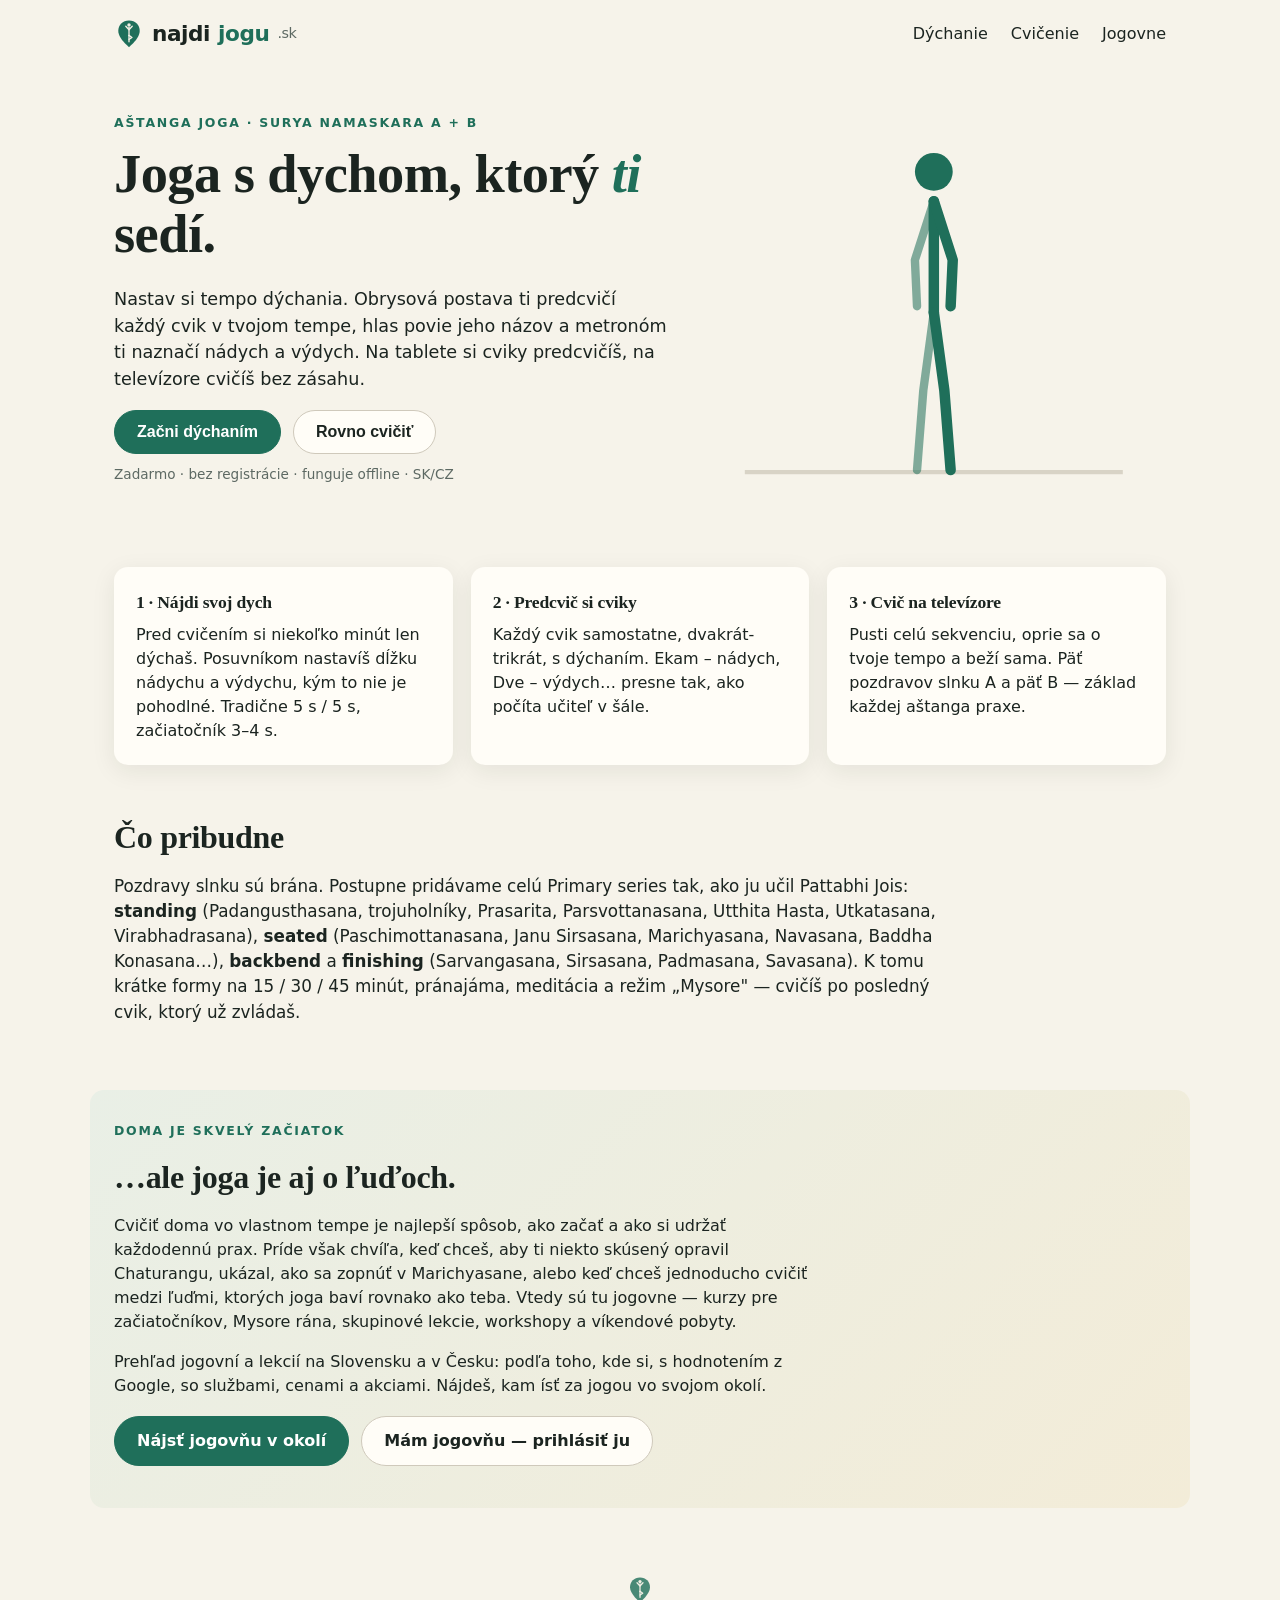
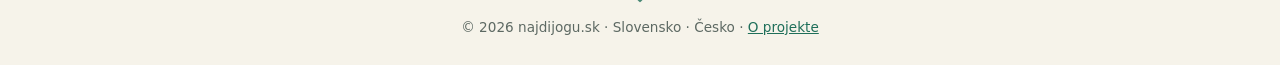
==== index.html @ 78f3f3d4 "Partnerský portál: studio.najdijogu.sk (M-PARTNERI, M-STATISTIKY, M-GOOGLE) + verejný adresár /jogov" ====
<!DOCTYPE html>
<html lang="sk">
<head>
<meta charset="utf-8">
<meta name="viewport" content="width=device-width, initial-scale=1">
<title>Najdi jogu — Aštanga s dychom, ktorý ti sedí</title>
<meta name="description" content="Aštanga joga vedená dychom: nastav si tempo dýchania, obrysová postava ti predcvičí Surya Namaskara A a B, slovenský hlas povie názov cviku. Na tablete aj na televízore. Zadarmo.">
<meta name="theme-color" content="#0f1a17">
<link rel="manifest" href="manifest.json">
<link rel="icon" href="ikona.svg" type="image/svg+xml">
<link rel="stylesheet" href="style.css">
</head>
<body>

<!-- ÚVOD -->
<section id="uvod" class="obrazovka aktivna">
  <header class="hlavicka">
    <div class="logo"><svg class="logo-znak" viewBox="0 0 112 112" aria-hidden="true"><path d="M56 6c-24 0-40 17-40 39 0 28 40 60 40 60s40-32 40-60c0-22-16-39-40-39z" fill="#1f6f5a"/><g fill="none" stroke="#f3efe4" stroke-width="5" stroke-linecap="round" stroke-linejoin="round">
  <circle cx="56" cy="22" r="6.5" fill="#f3efe4" stroke="none"/>
  <path d="M56 31v30"/>
  <path d="M56 40l-12-13M56 40l12-13"/>
  <path d="M56 61v24"/>
  <path d="M56 61l11 8-11 7"/>
</g></svg>najdi<b>jogu</b><span class="tld">.sk</span></div>
    <nav class="hlavicka-nav">
      <a href="#dych" data-obr="dych">Dýchanie</a>
      <a href="#cvicenie" data-obr="nastavenie">Cvičenie</a>
      <a href="/jogovne/">Jogovne</a>
    </nav>
  </header>

  <div class="hero">
    <div class="hero-text">
      <p class="nadpis-mini">Aštanga joga · Surya Namaskara A + B</p>
      <h1>Joga s dychom, ktorý <em>ti</em> sedí.</h1>
      <p class="perex">Nastav si tempo dýchania. Obrysová postava ti predcvičí každý cvik v tvojom tempe, hlas povie jeho názov a metronóm ti naznačí nádych a výdych. Na tablete si cviky predcvičíš, na televízore cvičíš bez zásahu.</p>
      <div class="akcie">
        <button class="btn primar" data-obr="dych">Začni dýchaním</button>
        <button class="btn" data-obr="nastavenie">Rovno cvičiť</button>
      </div>
      <p class="drobne">Zadarmo · bez registrácie · funguje offline · SK/CZ</p>
    </div>
    <div class="hero-postava">
      <svg id="hero-svg" viewBox="0 0 200 200" aria-hidden="true"></svg>
    </div>
  </div>

  <div class="tri-stlpce">
    <div class="karta"><h3>1 · Nájdi svoj dych</h3><p>Pred cvičením si niekoľko minút len dýchaš. Posuvníkom nastavíš dĺžku nádychu a výdychu, kým to nie je pohodlné. Tradične 5 s / 5 s, začiatočník 3–4 s.</p></div>
    <div class="karta"><h3>2 · Predcvič si cviky</h3><p>Každý cvik samostatne, dvakrát-trikrát, s dýchaním. Ekam – nádych, Dve – výdych… presne tak, ako počíta učiteľ v šále.</p></div>
    <div class="karta"><h3>3 · Cvič na televízore</h3><p>Pusti celú sekvenciu, oprie sa o tvoje tempo a beží sama. Päť pozdravov slnku A a päť B — základ každej aštanga praxe.</p></div>
  </div>

  <section class="dalsie">
    <h2>Čo pribudne</h2>
    <p>Pozdravy slnku sú brána. Postupne pridávame celú Primary series tak, ako ju učil Pattabhi Jois: <b>standing</b> (Padangusthasana, trojuholníky, Prasarita, Parsvottanasana, Utthita Hasta, Utkatasana, Virabhadrasana), <b>seated</b> (Paschimottanasana, Janu Sirsasana, Marichyasana, Navasana, Baddha Konasana…), <b>backbend</b> a <b>finishing</b> (Sarvangasana, Sirsasana, Padmasana, Savasana). K tomu krátke formy na 15 / 30 / 45 minút, pránajáma, meditácia a režim „Mysore" — cvičíš po posledný cvik, ktorý už zvládaš.</p>
  </section>

  <section id="jogovne" class="jogovne">
    <p class="nadpis-mini">Doma je skvelý začiatok</p>
    <h2>…ale joga je aj o ľuďoch.</h2>
    <p>Cvičiť doma vo vlastnom tempe je najlepší spôsob, ako začať a ako si udržať každodennú prax. Príde však chvíľa, keď chceš, aby ti niekto skúsený opravil Chaturangu, ukázal, ako sa zopnúť v Marichyasane, alebo keď chceš jednoducho cvičiť medzi ľuďmi, ktorých joga baví rovnako ako teba. Vtedy sú tu jogovne — kurzy pre začiatočníkov, Mysore rána, skupinové lekcie, workshopy a víkendové pobyty.</p>
    <p>Prehľad jogovní a lekcií na Slovensku a v Česku: podľa toho, kde si, s hodnotením z Google, so službami, cenami a akciami. Nájdeš, kam ísť za jogou vo svojom okolí.</p>
    <div class="akcie">
      <a class="btn primar" href="/jogovne/">Nájsť jogovňu v okolí</a>
      <a class="btn" href="/jogovne/pridat">Mám jogovňu — prihlásiť ju</a>
    </div>
  </section>

  <footer class="pata"><svg class="pata-znak" viewBox="0 0 112 112" aria-hidden="true"><path d="M56 6c-24 0-40 17-40 39 0 28 40 60 40 60s40-32 40-60c0-22-16-39-40-39z" fill="#1f6f5a"/><g fill="none" stroke="#f3efe4" stroke-width="5" stroke-linecap="round" stroke-linejoin="round">
  <circle cx="56" cy="22" r="6.5" fill="#f3efe4" stroke="none"/>
  <path d="M56 31v30"/>
  <path d="M56 40l-12-13M56 40l12-13"/>
  <path d="M56 61v24"/>
  <path d="M56 61l11 8-11 7"/>
</g></svg><br>© 2026 najdijogu.sk · Slovensko · Česko · <a href="#" data-obr="oprogramoch">O projekte</a></footer>
</section>

<!-- DYCHOVÝ TRÉNER -->
<section id="dych" class="obrazovka">
  <header class="hlavicka mala"><button class="spat" data-obr="uvod">‹ Späť</button><h2>Nájdi svoj dych</h2></header>
  <div class="dych-telo">
    <div class="dych-kruh-obal"><div id="dych-kruh" class="dych-kruh"><span id="dych-faza">nádych</span><span id="dych-cas">5</span></div></div>
    <div class="nastavenia">
      <label>Nádych <output id="out-in">5,0 s</output><input id="in-nadych" type="range" min="2" max="15" step="0.5" value="5"></label>
      <label>Výdych <output id="out-out">5,0 s</output><input id="in-vydych" type="range" min="2" max="15" step="0.5" value="5"></label>
      <label class="prepinac"><input id="in-zamok" type="checkbox" checked> rovnaký nádych aj výdych</label>
      <label class="prepinac"><input id="in-zvuk" type="checkbox" checked> zvuk metronómu</label>
      <label class="prepinac"><input id="in-hlas" type="checkbox" checked> hovorený hlas (slovensky)</label>
      <div class="akcie">
        <button id="dych-start" class="btn primar">Dýchať</button>
        <button class="btn" data-obr="nastavenie">Ísť cvičiť s týmto tempom ›</button>
      </div>
      <p class="drobne">Tradícia: Pattabhi Jois učil 10–15 s na nádych aj výdych; bežná prax je 5 s / 5 s. Nechaj si tempo, ktoré udýchaš celý pozdrav slnku.</p>
    </div>
  </div>
</section>

<!-- NASTAVENIE CVIČENIA -->
<section id="nastavenie" class="obrazovka">
  <header class="hlavicka mala"><button class="spat" data-obr="uvod">‹ Späť</button><h2>Cvičenie</h2></header>
  <div class="nast-telo">
    <div class="karta">
      <h3>Čo cvičíme</h3>
      <label class="prepinac"><input type="radio" name="sekv" value="A" checked> Surya Namaskara A (9 vinyás)</label>
      <label class="prepinac"><input type="radio" name="sekv" value="B"> Surya Namaskara B (17 vinyás)</label>
      <label class="prepinac"><input type="radio" name="sekv" value="AB"> A aj B za sebou (klasický začiatok praxe)</label>
      <label>Kolá <output id="out-kola">3</output><input id="in-kola" type="range" min="1" max="5" value="3"></label>
      <label>Dychov v psovi hlavou dole <output id="out-pes">5</output><input id="in-pes" type="range" min="1" max="8" value="5"></label>
    </div>
    <div class="karta">
      <h3>Tempo</h3>
      <p>Nádych <b id="tempo-in">5,0 s</b> · výdych <b id="tempo-out">5,0 s</b> <button class="btn mini" data-obr="dych">zmeniť</button></p>
      <p id="odhad" class="drobne"></p>
      <label class="prepinac"><input id="in-sanskrit" type="checkbox" checked> počítať po sanskritsky (ekam, dve, trīni…)</label>
      <label class="prepinac"><input id="in-nazvy" type="checkbox" checked> hovoriť názvy cvikov</label>
      <p id="hlas-info" class="drobne">nahraný hlas sa načítava…</p>
      <label>Náhradný hlas prehliadača (použije sa len pre vety, ktoré nie sú nahrané) <select id="in-hlas-vyber"><option value="">načítavam hlasy…</option></select></label>
      <button class="btn mini" id="btn-hlas-test">▶ vyskúšať hlas</button>
      
    </div>
    <div class="akcie velke">
      <button class="btn" id="btn-predcvic">Predcvičovanie <small>tablet · krok za krokom</small></button>
      <button class="btn primar" id="btn-tv">Cvičiť <small>televízor · beží samo</small></button>
    </div>
  </div>
</section>

<!-- CVIČENIE -->
<section id="cvicenie" class="obrazovka tmava">
  <div class="cv-hore">
    <button class="spat" id="cv-koniec">✕</button>
    <div id="cv-progres"><div id="cv-progres-pruh"></div></div>
    <div id="cv-kolo" class="cv-kolo">kolo 1/3</div>
    <div id="cv-ostava" class="cv-kolo cv-ostava">ostáva —</div>
  </div>
  <div class="cv-stred">
    <svg id="cv-svg" viewBox="0 0 200 200" aria-label="postava"></svg>
    <div class="cv-info">
      <div id="cv-count" class="cv-count">ekam</div>
      <div id="cv-nazov" class="cv-nazov">Urdhva Hastasana</div>
      <div id="cv-nazov-sk" class="cv-nazov-sk">ruky hore</div>
      <div id="cv-dych" class="cv-dych nadych">NÁDYCH</div>
      <div id="cv-dris" class="cv-dris">drishti: palce</div>
      <div id="cv-dalej" class="cv-dalej">ďalej: —</div>
    </div>
  </div>
  <div class="cv-dole">
    <div id="cv-dych-pruh"><div id="cv-dych-pruh-vnutro"></div></div>
    <div class="cv-ovladanie">
      <button class="btn" id="cv-prev">‹ Späť</button>
      <button class="btn primar" id="cv-pauza">Pauza</button>
      <button class="btn" id="cv-next">Ďalej ›</button>
      <button class="btn" id="cv-znova" title="zopakovať tento cvik">↻ Znova</button>
    </div>
    <p class="drobne cv-klav">medzerník = pauza · šípky = cvik · R = znova · Esc = koniec</p>
  </div>
</section>

<!-- O PROJEKTE -->
<section id="oprogramoch" class="obrazovka">
  <header class="hlavicka mala"><button class="spat" data-obr="uvod">‹ Späť</button><h2>O projekte</h2></header>
  <div class="text-telo">
    <p>najdijogu.sk vzniká v Banskej Bystrici z jednoduchej potreby: cvičiť aštangu doma v tempe vlastného dychu, bez videa a bez pozerania na obrazovku. Aštanga je o dychu — vinyása znamená jeden pohyb na jeden dych. Preto tu nie je učiteľ na videu, ale metronóm, ktorý si nastavíš sám, a obrysová postava, ktorú vidíš aj z gauča.</p>
    <p>Sekvencie a počty vinyás vychádzajú z tradičného počítania (Pattabhi Jois, Sharath Jois), tak ako ho učí Ashtanga Yoga Research Institute v Mysore. Nepárne číslo je nádych, párne výdych; v psovi hlavou dole sa drží päť dychov.</p>
    <p>Ďalej pribudne celá Primary series, česká verzia, uloženie priebehu a mapa jogovní s hodnoteniami z Google. Napíš nám: <a href="mailto:info@najdijogu.sk">info@najdijogu.sk</a>.</p>
    <p class="drobne">Zdravotné upozornenie: joga je fyzická aktivita. Ak máš zdravotné ťažkosti, poraď sa s lekárom. Cvič bez bolesti, v rozsahu, ktorý je pre teba bezpečný.</p>
  </div>
</section>

<script src="sekvencie.js"></script>
<script src="postava.js"></script>
<script src="app.js"></script>
</body>
</html>
---- style.css ----
:root {
  --pozadie: #f6f3ea; --papier: #fffdf7; --text: #1b2420; --tlmene: #5d6963;
  --zelena: #1f6f5a; --zelena-tmava: #16513f; --okr: #c9a24a;
  --nadych: #2f8f6f; --vydych: #b8783a;
  --tmava: #0f1a17; --tmava-2: #16241f; --svetly-text: #f3efe4;
  --r: 14px; --tien: 0 6px 24px rgba(20,40,30,.08);
}
* { box-sizing: border-box; }
html { scroll-behavior: smooth; }
body { margin: 0; font-family: "Segoe UI", system-ui, -apple-system, Roboto, sans-serif; color: var(--text); background: var(--pozadie); line-height: 1.5; -webkit-font-smoothing: antialiased; }
h1, h2, h3 { font-family: Georgia, "Times New Roman", serif; font-weight: 600; letter-spacing: -.01em; margin: 0 0 .4em; }
h1 { font-size: clamp(2rem, 5vw, 3.4rem); line-height: 1.1; }
h1 em { font-style: italic; color: var(--zelena); }
h2 { font-size: clamp(1.4rem, 3vw, 2rem); }
h3 { font-size: 1.1rem; }
p { margin: 0 0 1em; }
a { color: var(--zelena); }
.drobne { font-size: .85rem; color: var(--tlmene); }
.nadpis-mini { text-transform: uppercase; letter-spacing: .14em; font-size: .78rem; color: var(--zelena); font-weight: 600; }

.obrazovka { display: none; min-height: 100vh; }
.obrazovka.aktivna { display: block; }

.hlavicka { display: flex; align-items: center; justify-content: space-between; padding: 18px 24px; max-width: 1100px; margin: 0 auto; }
.hlavicka.mala { gap: 16px; justify-content: flex-start; }
.hlavicka.mala h2 { margin: 0; }
.logo { font-size: 1.35rem; font-weight: 700; letter-spacing: -.02em; display: flex; align-items: center; gap: 8px; }
.logo b { color: var(--zelena); }
.logo .tld { color: var(--tlmene); font-weight: 400; font-size: .9rem; }
.logo-znak { width: 30px; height: 30px; display: inline-block; }
.pata-znak { width: 28px; height: 28px; opacity: .8; margin-bottom: 8px; }
.hlavicka-nav a { margin-left: 18px; text-decoration: none; color: var(--text); font-weight: 500; }
.hlavicka-nav a:hover { color: var(--zelena); }
.spat { background: none; border: 1px solid #d8d3c6; border-radius: 999px; padding: 6px 14px; font-size: .95rem; cursor: pointer; color: var(--text); }

.hero { display: grid; grid-template-columns: 1.2fr 1fr; gap: 32px; align-items: center; max-width: 1100px; margin: 24px auto 0; padding: 0 24px; }
.hero-postava svg { width: 100%; max-height: 420px; }
.hero-postava .zem { stroke: #d8d3c6; stroke-width: 2; }
.perex { font-size: 1.1rem; max-width: 52ch; }
.akcie { display: flex; gap: 12px; flex-wrap: wrap; margin: 18px 0 10px; }
.akcie.velke { margin-top: 24px; }
.akcie.velke .btn { flex: 1; padding: 18px; font-size: 1.15rem; display: flex; flex-direction: column; gap: 2px; }
.akcie.velke .btn small { font-size: .8rem; opacity: .75; font-weight: 400; }

.btn { border: 1px solid #cfc9bb; background: var(--papier); color: var(--text); padding: 12px 22px; border-radius: 999px; font-size: 1rem; font-weight: 600; cursor: pointer; text-decoration: none; display: inline-block; transition: transform .08s, box-shadow .2s; }
.btn:hover { box-shadow: var(--tien); transform: translateY(-1px); }
.btn.primar { background: var(--zelena); border-color: var(--zelena); color: #fff; }
.btn.primar:hover { background: var(--zelena-tmava); }
.btn.mini { padding: 4px 12px; font-size: .8rem; margin-left: 8px; }

.tri-stlpce { display: grid; grid-template-columns: repeat(3, 1fr); gap: 18px; max-width: 1100px; margin: 48px auto; padding: 0 24px; }
.karta { background: var(--papier); border-radius: var(--r); padding: 22px; box-shadow: var(--tien); }
.karta p:last-child { margin-bottom: 0; }

.jogovne { max-width: 1100px; margin: 24px auto 40px; padding: 32px 24px; background: linear-gradient(135deg, #e9efe6, #f3ecd8); border-radius: var(--r); }
.jogovne p { max-width: 70ch; }
.pata { text-align: center; padding: 28px; color: var(--tlmene); font-size: .85rem; }

/* dych */
.dych-telo { display: grid; grid-template-columns: 1fr 1fr; gap: 32px; max-width: 1000px; margin: 0 auto; padding: 12px 24px 48px; align-items: center; }
.dych-kruh-obal { display: flex; align-items: center; justify-content: center; min-height: 380px; }
.dych-kruh { width: 200px; height: 200px; border-radius: 50%; background: radial-gradient(circle at 40% 35%, #e7dfc4, var(--vydych)); display: flex; flex-direction: column; align-items: center; justify-content: center; color: #fff; font-size: 1.2rem; transition: transform 1s ease-in-out, background 1s; transform: scale(.8); box-shadow: 0 20px 50px rgba(120,80,30,.25); }
.dych-kruh.nadych { transform: scale(1.5); background: radial-gradient(circle at 40% 35%, #cfeee0, var(--nadych)); box-shadow: 0 20px 60px rgba(30,120,90,.3); }
.dych-kruh span:first-child { text-transform: uppercase; letter-spacing: .12em; font-size: .75rem; }
.dych-kruh span:last-child { font-size: 2.4rem; font-weight: 700; line-height: 1; }
.nastavenia label { display: block; margin: 0 0 14px; font-weight: 600; }
.nastavenia label output, .karta label output { float: right; font-weight: 700; color: var(--zelena); }
input[type=range] { width: 100%; margin-top: 6px; accent-color: var(--zelena); }
.prepinac { font-weight: 500 !important; display: flex !important; gap: 10px; align-items: center; }
.prepinac input { accent-color: var(--zelena); width: 18px; height: 18px; }

/* nastavenie */
.nast-telo { max-width: 800px; margin: 0 auto; padding: 8px 24px 48px; display: grid; gap: 18px; }
.nast-telo .karta label { display: block; margin: 10px 0; font-weight: 600; }

/* cvičenie – tmavá obrazovka pre TV */
.obrazovka.tmava { background: var(--tmava); color: var(--svetly-text); display: none; flex-direction: column; height: 100vh; overflow: hidden; }
.obrazovka.tmava.aktivna { display: flex; }
.cv-hore { display: flex; align-items: center; gap: 16px; padding: 14px 20px; }
.cv-hore .spat { color: var(--svetly-text); border-color: #3a4a44; }
#cv-progres { flex: 1; height: 6px; background: #24322d; border-radius: 3px; overflow: hidden; }
#cv-progres-pruh { height: 100%; width: 0; background: var(--okr); transition: width .4s; }
.cv-kolo { font-size: .95rem; color: #9fb0a8; white-space: nowrap; }
.cv-stred { flex: 1; display: grid; grid-template-columns: 1.1fr 1fr; align-items: center; gap: 24px; padding: 0 5vw; min-height: 0; }
#cv-svg { width: 100%; height: 100%; max-height: 70vh; }
#cv-svg .zem { stroke: #2c3b35; stroke-width: 2; }
.cv-count { font-family: Georgia, serif; font-size: clamp(2.4rem, 7vw, 6rem); color: var(--okr); line-height: 1; }
.cv-nazov { font-size: clamp(1.4rem, 3.4vw, 3rem); font-weight: 600; margin-top: 8px; line-height: 1.15; }
.cv-nazov-sk { font-size: clamp(1rem, 2.2vw, 1.8rem); color: #b8c6bf; margin-top: 4px; }
.cv-dych { display: inline-block; margin-top: 22px; padding: 8px 20px; border-radius: 999px; font-weight: 700; letter-spacing: .14em; font-size: clamp(1rem, 2.2vw, 1.6rem); }
.cv-dych.nadych { background: var(--nadych); color: #fff; }
.cv-dych.vydych { background: var(--vydych); color: #fff; }
.cv-dris { margin-top: 14px; color: #8fa199; font-size: clamp(.9rem, 1.6vw, 1.2rem); }
.cv-dole { padding: 12px 20px 18px; }
#cv-dych-pruh { height: 14px; background: #24322d; border-radius: 7px; overflow: hidden; margin-bottom: 14px; }
#cv-dych-pruh-vnutro { height: 100%; width: 0; }
#cv-dych-pruh-vnutro.nadych { background: var(--nadych); }
#cv-dych-pruh-vnutro.vydych { background: var(--vydych); }
.cv-ovladanie { display: flex; gap: 10px; justify-content: center; flex-wrap: wrap; }
.cv-ovladanie .btn { background: var(--tmava-2); color: var(--svetly-text); border-color: #3a4a44; }
.cv-ovladanie .btn.primar { background: var(--zelena); border-color: var(--zelena); }
.cv-klav { text-align: center; margin: 10px 0 0; color: #6f8079; }

.text-telo { max-width: 720px; margin: 0 auto; padding: 8px 24px 48px; font-size: 1.05rem; }

@media (max-width: 820px) {
  .hero, .tri-stlpce, .dych-telo, .cv-stred { grid-template-columns: 1fr; }
  .hero-postava svg { max-height: 260px; }
  .hlavicka-nav { display: none; }
  .cv-stred { grid-template-rows: 1fr auto; padding: 0 16px; text-align: center; }
  #cv-svg { max-height: 42vh; }
  .cv-klav { display: none; }
  .dych-kruh-obal { min-height: 320px; }
}

.dalsie { max-width: 1100px; margin: 0 auto; padding: 0 24px 24px; }
.dalsie p { max-width: 80ch; font-size: 1.05rem; }
.cv-dalej { margin-top: 18px; color: #c9d4ce; font-size: clamp(.95rem, 1.8vw, 1.35rem); border-left: 3px solid var(--okr); padding-left: 12px; }
.cv-ostava { color: #c9a24a; }
.nast-telo select { width: 100%; padding: 8px; border-radius: 8px; border: 1px solid #cfc9bb; background: #fff; font-size: 1rem; margin-top: 6px; }
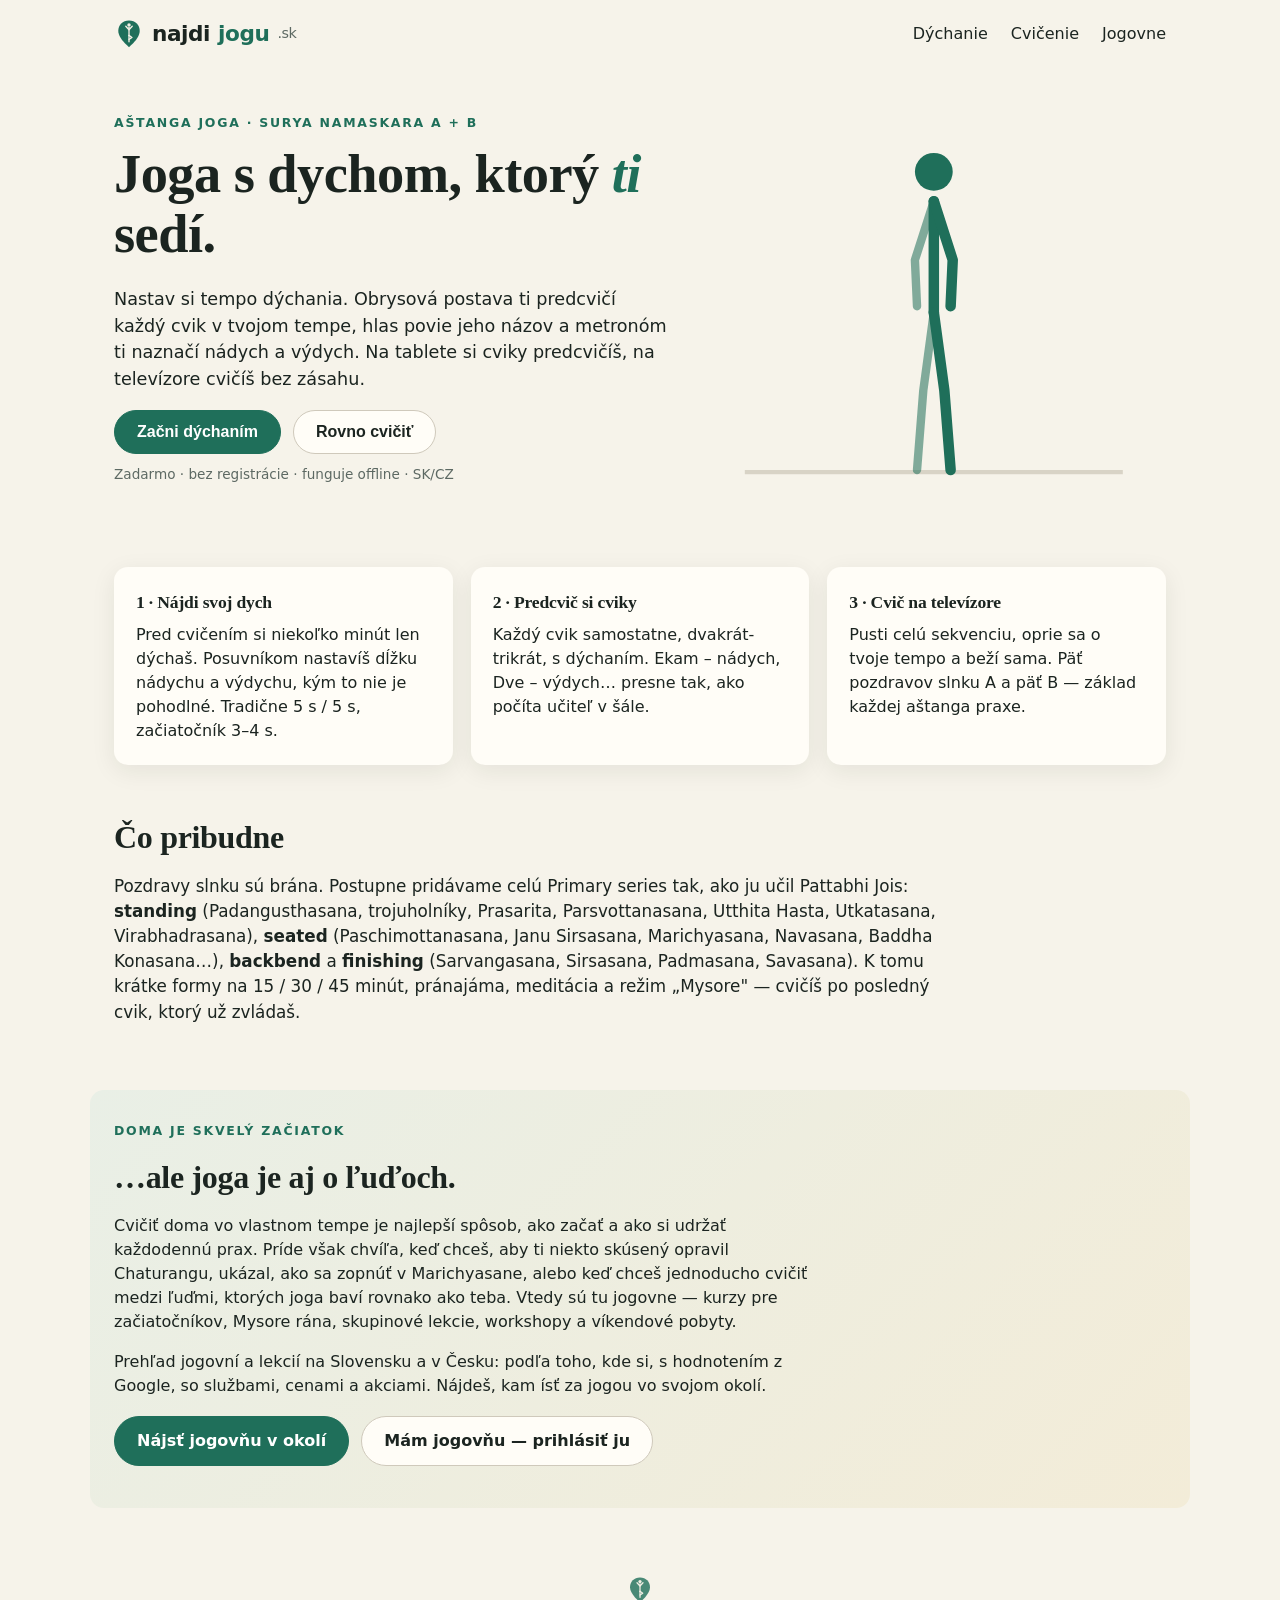
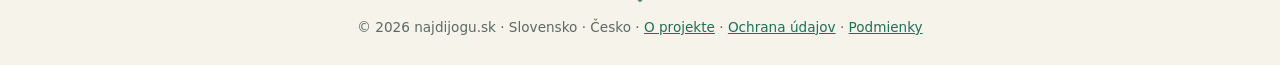
==== commit 2974891d: "pravne stranky: ochrana udajov + podmienky pouzivania (pre Google OAuth branding), odkazy v patickac" ====
--- a/index.html
+++ b/index.html
@@ -73,7 +73,7 @@
   <path d="M56 40l-12-13M56 40l12-13"/>
   <path d="M56 61v24"/>
   <path d="M56 61l11 8-11 7"/>
-</g></svg><br>© 2026 najdijogu.sk · Slovensko · Česko · <a href="#" data-obr="oprogramoch">O projekte</a></footer>
+</g></svg><br>© 2026 najdijogu.sk · Slovensko · Česko · <a href="#" data-obr="oprogramoch">O projekte</a> · <a href="/pravne/ochrana-udajov.html">Ochrana údajov</a> · <a href="/pravne/podmienky.html">Podmienky</a></footer>
 </section>
 
 <!-- DYCHOVÝ TRÉNER -->
@@ -116,7 +116,7 @@
       <label class="prepinac"><input id="in-nazvy" type="checkbox" checked> hovoriť názvy cvikov</label>
       <p id="hlas-info" class="drobne">nahraný hlas sa načítava…</p>
       <label>Náhradný hlas prehliadača (použije sa len pre vety, ktoré nie sú nahrané) <select id="in-hlas-vyber"><option value="">načítavam hlasy…</option></select></label>
-      <button class="btn mini" id="btn-hlas-test">▶ vyskúšať hlas</button>
+      <button class="btn mini" id="btn-hlas-test">▶ vyskúšať nahraný hlas</button> <button class="btn mini" id="btn-hlas-test2">▶ vyskúšať náhradný hlas</button>
       
     </div>
     <div class="akcie velke">
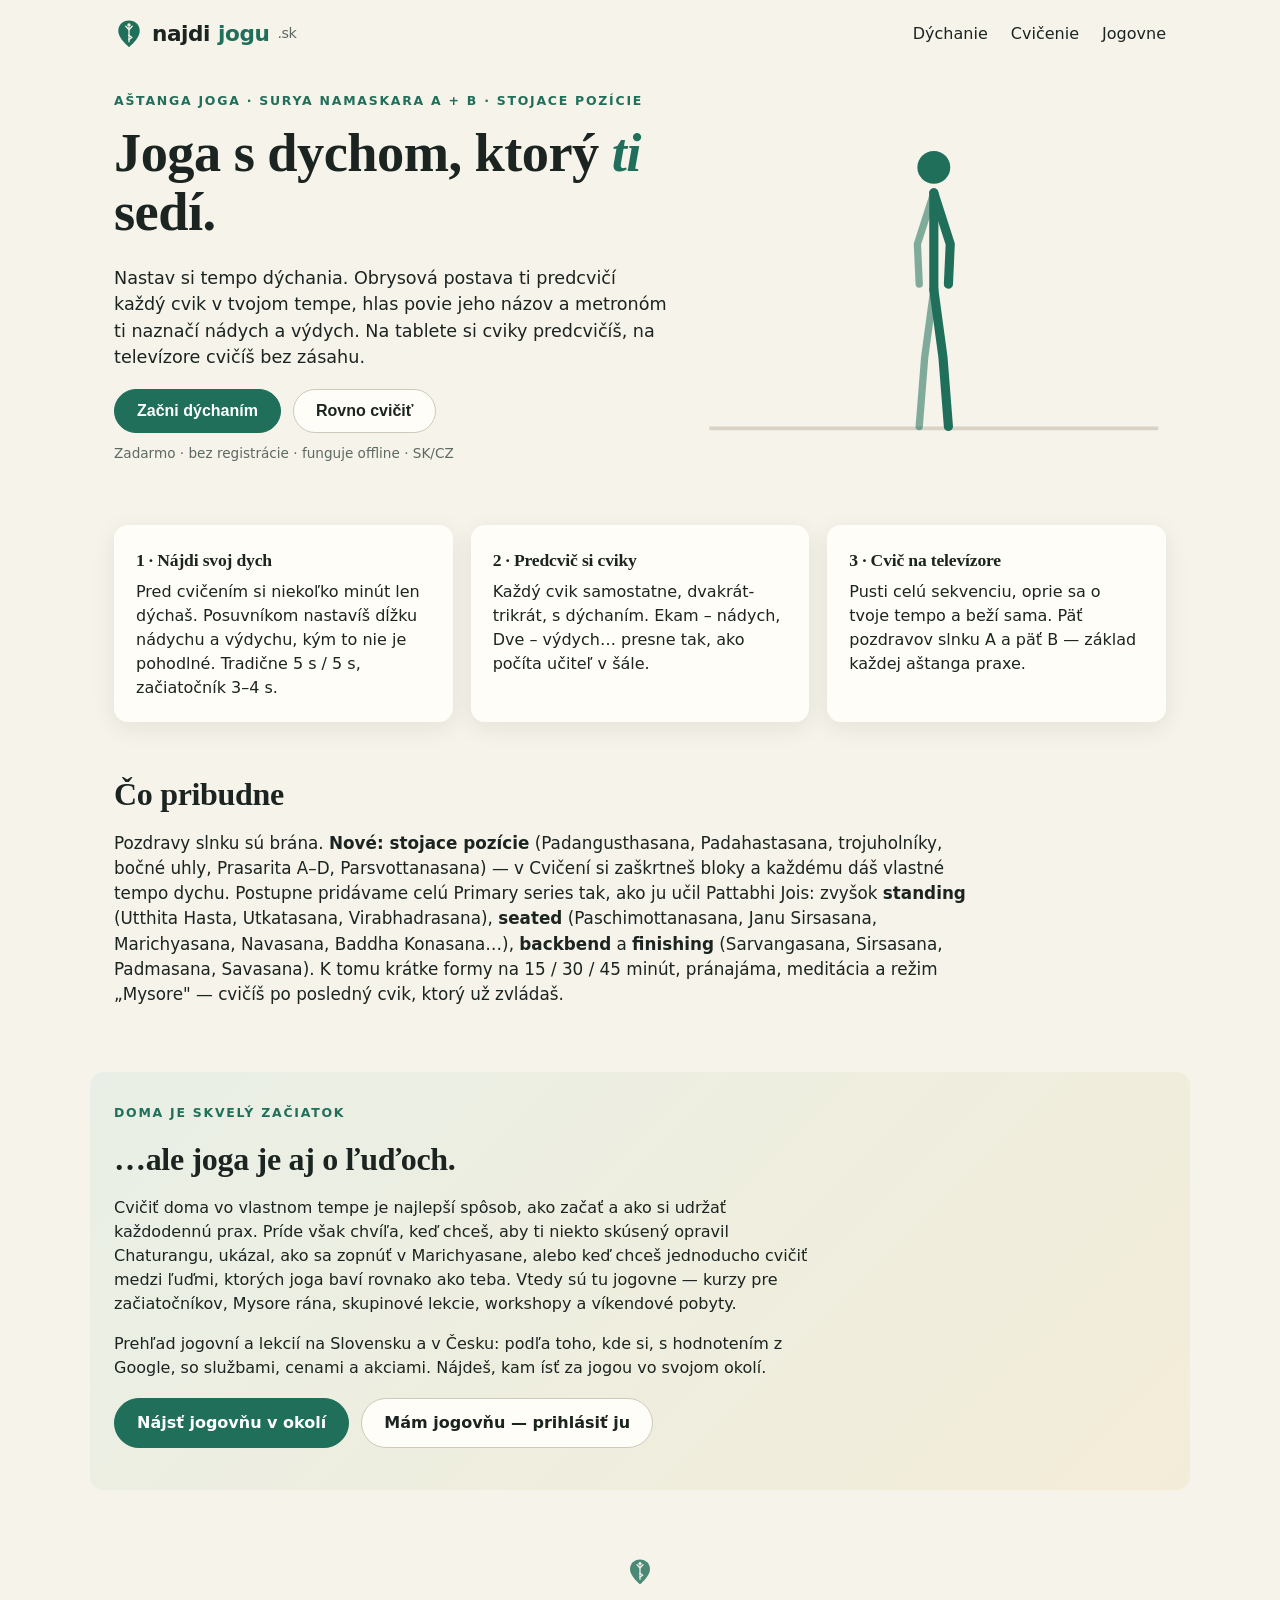
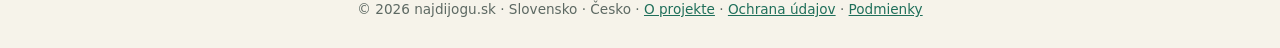
==== commit f792e807: "Stojace pozície, tempo dychu podľa bloku, jazyk textov, číslo zap/vyp, ovládanie počas cvičenia, opr" ====
--- a/index.html
+++ b/index.html
@@ -31,7 +31,7 @@
 
   <div class="hero">
     <div class="hero-text">
-      <p class="nadpis-mini">Aštanga joga · Surya Namaskara A + B</p>
+      <p class="nadpis-mini">Aštanga joga · Surya Namaskara A + B · stojace pozície</p>
       <h1>Joga s dychom, ktorý <em>ti</em> sedí.</h1>
       <p class="perex">Nastav si tempo dýchania. Obrysová postava ti predcvičí každý cvik v tvojom tempe, hlas povie jeho názov a metronóm ti naznačí nádych a výdych. Na tablete si cviky predcvičíš, na televízore cvičíš bez zásahu.</p>
       <div class="akcie">
@@ -41,7 +41,7 @@
       <p class="drobne">Zadarmo · bez registrácie · funguje offline · SK/CZ</p>
     </div>
     <div class="hero-postava">
-      <svg id="hero-svg" viewBox="0 0 200 200" aria-hidden="true"></svg>
+      <svg id="hero-svg" viewBox="0 0 254 200" aria-hidden="true"></svg>
     </div>
   </div>
 
@@ -53,7 +53,7 @@
 
   <section class="dalsie">
     <h2>Čo pribudne</h2>
-    <p>Pozdravy slnku sú brána. Postupne pridávame celú Primary series tak, ako ju učil Pattabhi Jois: <b>standing</b> (Padangusthasana, trojuholníky, Prasarita, Parsvottanasana, Utthita Hasta, Utkatasana, Virabhadrasana), <b>seated</b> (Paschimottanasana, Janu Sirsasana, Marichyasana, Navasana, Baddha Konasana…), <b>backbend</b> a <b>finishing</b> (Sarvangasana, Sirsasana, Padmasana, Savasana). K tomu krátke formy na 15 / 30 / 45 minút, pránajáma, meditácia a režim „Mysore" — cvičíš po posledný cvik, ktorý už zvládaš.</p>
+    <p>Pozdravy slnku sú brána. <b>Nové: stojace pozície</b> (Padangusthasana, Padahastasana, trojuholníky, bočné uhly, Prasarita A–D, Parsvottanasana) — v Cvičení si zaškrtneš bloky a každému dáš vlastné tempo dychu. Postupne pridávame celú Primary series tak, ako ju učil Pattabhi Jois: zvyšok <b>standing</b> (Utthita Hasta, Utkatasana, Virabhadrasana), <b>seated</b> (Paschimottanasana, Janu Sirsasana, Marichyasana, Navasana, Baddha Konasana…), <b>backbend</b> a <b>finishing</b> (Sarvangasana, Sirsasana, Padmasana, Savasana). K tomu krátke formy na 15 / 30 / 45 minút, pránajáma, meditácia a režim „Mysore" — cvičíš po posledný cvik, ktorý už zvládaš.</p>
   </section>
 
   <section id="jogovne" class="jogovne">
@@ -67,6 +67,7 @@
     </div>
   </section>
 
+  <div id="kollego-ekosystem"></div>
   <footer class="pata"><svg class="pata-znak" viewBox="0 0 112 112" aria-hidden="true"><path d="M56 6c-24 0-40 17-40 39 0 28 40 60 40 60s40-32 40-60c0-22-16-39-40-39z" fill="#1f6f5a"/><g fill="none" stroke="#f3efe4" stroke-width="5" stroke-linecap="round" stroke-linejoin="round">
   <circle cx="56" cy="22" r="6.5" fill="#f3efe4" stroke="none"/>
   <path d="M56 31v30"/>
@@ -102,18 +103,28 @@
   <div class="nast-telo">
     <div class="karta">
       <h3>Čo cvičíme</h3>
-      <label class="prepinac"><input type="radio" name="sekv" value="A" checked> Surya Namaskara A (9 vinyás)</label>
-      <label class="prepinac"><input type="radio" name="sekv" value="B"> Surya Namaskara B (17 vinyás)</label>
-      <label class="prepinac"><input type="radio" name="sekv" value="AB"> A aj B za sebou (klasický začiatok praxe)</label>
-      <label>Kolá <output id="out-kola">3</output><input id="in-kola" type="range" min="1" max="5" value="3"></label>
+      <p class="drobne">Zaškrtni bloky, cvičia sa v tomto poradí. Každý blok môže mať vlastné tempo dychu (− rýchlejšie, + pomalšie).</p>
+      <div id="bloky"></div>
+      <label>Kolá pozdravov slnku <output id="out-kola">3</output><input id="in-kola" type="range" min="1" max="5" value="3"></label>
       <label>Dychov v psovi hlavou dole <output id="out-pes">5</output><input id="in-pes" type="range" min="1" max="8" value="5"></label>
+      <label>Dychov v pozícii (stojace pozície) <output id="out-drz">5</output><input id="in-drz" type="range" min="3" max="10" value="5"></label>
     </div>
     <div class="karta">
       <h3>Tempo</h3>
-      <p>Nádych <b id="tempo-in">5,0 s</b> · výdych <b id="tempo-out">5,0 s</b> <button class="btn mini" data-obr="dych">zmeniť</button></p>
+      <p>Hlavné tempo: nádych <b id="tempo-in">5,0 s</b> · výdych <b id="tempo-out">5,0 s</b> <button class="btn mini" data-obr="dych">zmeniť</button></p>
       <p id="odhad" class="drobne"></p>
-      <label class="prepinac"><input id="in-sanskrit" type="checkbox" checked> počítať po sanskritsky (ekam, dve, trīni…)</label>
+    </div>
+    <div class="karta">
+      <h3>Jazyk hlasu</h3>
+      <label class="prepinac"><input type="radio" name="jazyk" value="sk"> <span>len slovensky <span class="drobne">(jeden, dva… · ruky hore, predklon)</span></span></label>
+      <label class="prepinac"><input type="radio" name="jazyk" value="san"> <span>len <abbr title="Sanskrit – starý indický jazyk, v ktorom sa tradične pomenúvajú jogové pozície (ásany) a počíta sa vinyása">sanskrit</abbr> <span class="drobne">(ekam, dve… · úrdhva hastásana)</span></span></label>
+      <label class="prepinac"><input type="radio" name="jazyk" value="oboje" checked> <span>oboje <span class="drobne">(sanskritské počítanie, názov slovensky aj sanskritom)</span></span></label>
+      <label class="prepinac"><input id="in-cislo" type="checkbox" checked> <span>hovoriť číslo <span class="drobne">(počítanie; vypnuté = len pokyn na cvik)</span></span></label>
       <label class="prepinac"><input id="in-nazvy" type="checkbox" checked> hovoriť názvy cvikov</label>
+      <h3 class="h-jazyk">Jazyk textov na obrazovke</h3>
+      <label class="prepinac"><input type="radio" name="jazykText" value="sk"> <span>len slovensky <span class="drobne">(2 · predklon · pohľad: nos)</span></span></label>
+      <label class="prepinac"><input type="radio" name="jazykText" value="san"> <span>len sanskrit <span class="drobne">(dve · Uttānāsana · drishti: nos)</span></span></label>
+      <label class="prepinac"><input type="radio" name="jazykText" value="oboje" checked> <span>oboje</span></label>
       <p id="hlas-info" class="drobne">nahraný hlas sa načítava…</p>
       <label>Náhradný hlas prehliadača (použije sa len pre vety, ktoré nie sú nahrané) <select id="in-hlas-vyber"><option value="">načítavam hlasy…</option></select></label>
       <button class="btn mini" id="btn-hlas-test">▶ vyskúšať nahraný hlas</button> <button class="btn mini" id="btn-hlas-test2">▶ vyskúšať náhradný hlas</button>
@@ -135,7 +146,7 @@
     <div id="cv-ostava" class="cv-kolo cv-ostava">ostáva —</div>
   </div>
   <div class="cv-stred">
-    <svg id="cv-svg" viewBox="0 0 200 200" aria-label="postava"></svg>
+    <svg id="cv-svg" viewBox="0 0 254 200" aria-label="postava"></svg>
     <div class="cv-info">
       <div id="cv-count" class="cv-count">ekam</div>
       <div id="cv-nazov" class="cv-nazov">Urdhva Hastasana</div>
@@ -147,6 +158,12 @@
   </div>
   <div class="cv-dole">
     <div id="cv-dych-pruh"><div id="cv-dych-pruh-vnutro"></div></div>
+    <div id="cv-volby" class="cv-volby">
+      <span class="cv-volba"><span class="cv-vl">hlas</span><button data-v="jazyk" data-h="sk" title="hlas len slovensky">SK</button><button data-v="jazyk" data-h="san" title="hlas len sanskrit (SA)">SA</button><button data-v="jazyk" data-h="oboje" title="hlas slovensky aj sanskrit">obe</button></span>
+      <span class="cv-volba"><span class="cv-vl">text</span><button data-v="jazykText" data-h="sk" title="texty len slovensky">SK</button><button data-v="jazykText" data-h="san" title="texty len sanskrit (SA)">SA</button><button data-v="jazykText" data-h="oboje" title="texty slovensky aj sanskrit">obe</button></span>
+      <span class="cv-volba"><button data-v="cislo" title="hlas hovorí číslo (počítanie); vypnuté = len pokyn na cvik">číslo</button></span>
+      <span class="cv-volba" title="tempo dychu tohto bloku cvičenia"><span class="cv-vl">dych · <span id="cv-tempo-blok"></span></span><button data-tempo-cv="-0.5" title="rýchlejšie (−0,5 s)">−</button><b id="cv-tempo">5,0 s</b><button data-tempo-cv="0.5" title="pomalšie (+0,5 s)">+</button></span>
+    </div>
     <div class="cv-ovladanie">
       <button class="btn" id="cv-prev">‹ Späť</button>
       <button class="btn primar" id="cv-pauza">Pauza</button>
@@ -171,5 +188,6 @@
 <script src="sekvencie.js"></script>
 <script src="postava.js"></script>
 <script src="app.js"></script>
+<script src="https://kollego.sk/ekosystem/ekosystem.js" defer></script>
 </body>
 </html>
--- a/style.css
+++ b/style.css
@@ -67,7 +67,7 @@
 .nastavenia label output, .karta label output { float: right; font-weight: 700; color: var(--zelena); }
 input[type=range] { width: 100%; margin-top: 6px; accent-color: var(--zelena); }
 .prepinac { font-weight: 500 !important; display: flex !important; gap: 10px; align-items: center; }
-.prepinac input { accent-color: var(--zelena); width: 18px; height: 18px; }
+.prepinac input { accent-color: var(--zelena); width: 18px; height: 18px; flex-shrink: 0; }
 
 /* nastavenie */
 .nast-telo { max-width: 800px; margin: 0 auto; padding: 8px 24px 48px; display: grid; gap: 18px; }
@@ -118,3 +118,28 @@
 .cv-dalej { margin-top: 18px; color: #c9d4ce; font-size: clamp(.95rem, 1.8vw, 1.35rem); border-left: 3px solid var(--okr); padding-left: 12px; }
 .cv-ostava { color: #c9a24a; }
 .nast-telo select { width: 100%; padding: 8px; border-radius: 8px; border: 1px solid #cfc9bb; background: #fff; font-size: 1rem; margin-top: 6px; }
+
+/* jazyk hlasu (3.11.2026) */
+.h-jazyk { margin-top: 14px; }
+abbr[title] { cursor: help; text-decoration: underline dotted; }
+
+/* bloky cvičenia s vlastným tempom + ovládanie počas cvičenia (3.11.2026) */
+.blok { display: flex; align-items: center; justify-content: space-between; gap: 8px; flex-wrap: wrap; border-bottom: 1px solid #ece6d8; padding: 2px 0; }
+.blok:last-child { border-bottom: 0; }
+.nast-telo .karta .blok label { margin: 6px 0; }
+.blok-tempo { display: flex; align-items: center; gap: 6px; white-space: nowrap; }
+.blok-tempo b { min-width: 4.6em; text-align: center; font-variant-numeric: tabular-nums; }
+button.tiche { width: 28px; height: 28px; padding: 0; border-radius: 8px; border: 1px solid #cfc9bb; background: #fff; color: var(--zelena); font-size: 1rem; line-height: 1; cursor: pointer; }
+button.tiche:hover { background: #f1ecdf; }
+.cv-volby { display: flex; flex-wrap: wrap; gap: 8px 14px; justify-content: center; margin-bottom: 12px; }
+.cv-volba { display: inline-flex; align-items: center; gap: 4px; }
+.cv-vl { color: #8fa199; font-size: .85rem; margin-right: 2px; }
+.cv-volby button { height: 28px; min-width: 28px; padding: 0 8px; border-radius: 8px; border: 1px solid #3a4a44; background: var(--tmava-2); color: #c9d4ce; font-size: .85rem; cursor: pointer; }
+.cv-volby button.zap { background: var(--zelena); border-color: var(--zelena); color: #fff; }
+.cv-volby b { min-width: 4.4em; text-align: center; color: var(--svetly-text); font-variant-numeric: tabular-nums; }
+@media (max-width: 820px) {
+  .cv-hore { flex-wrap: wrap; gap: 6px 12px; padding: 10px 16px; }
+  #cv-progres { order: 5; flex-basis: 100%; }
+  .cv-kolo { font-size: .8rem; white-space: normal; flex: 1; min-width: 0; }
+  .cv-ostava { flex: 0 0 auto; }
+}
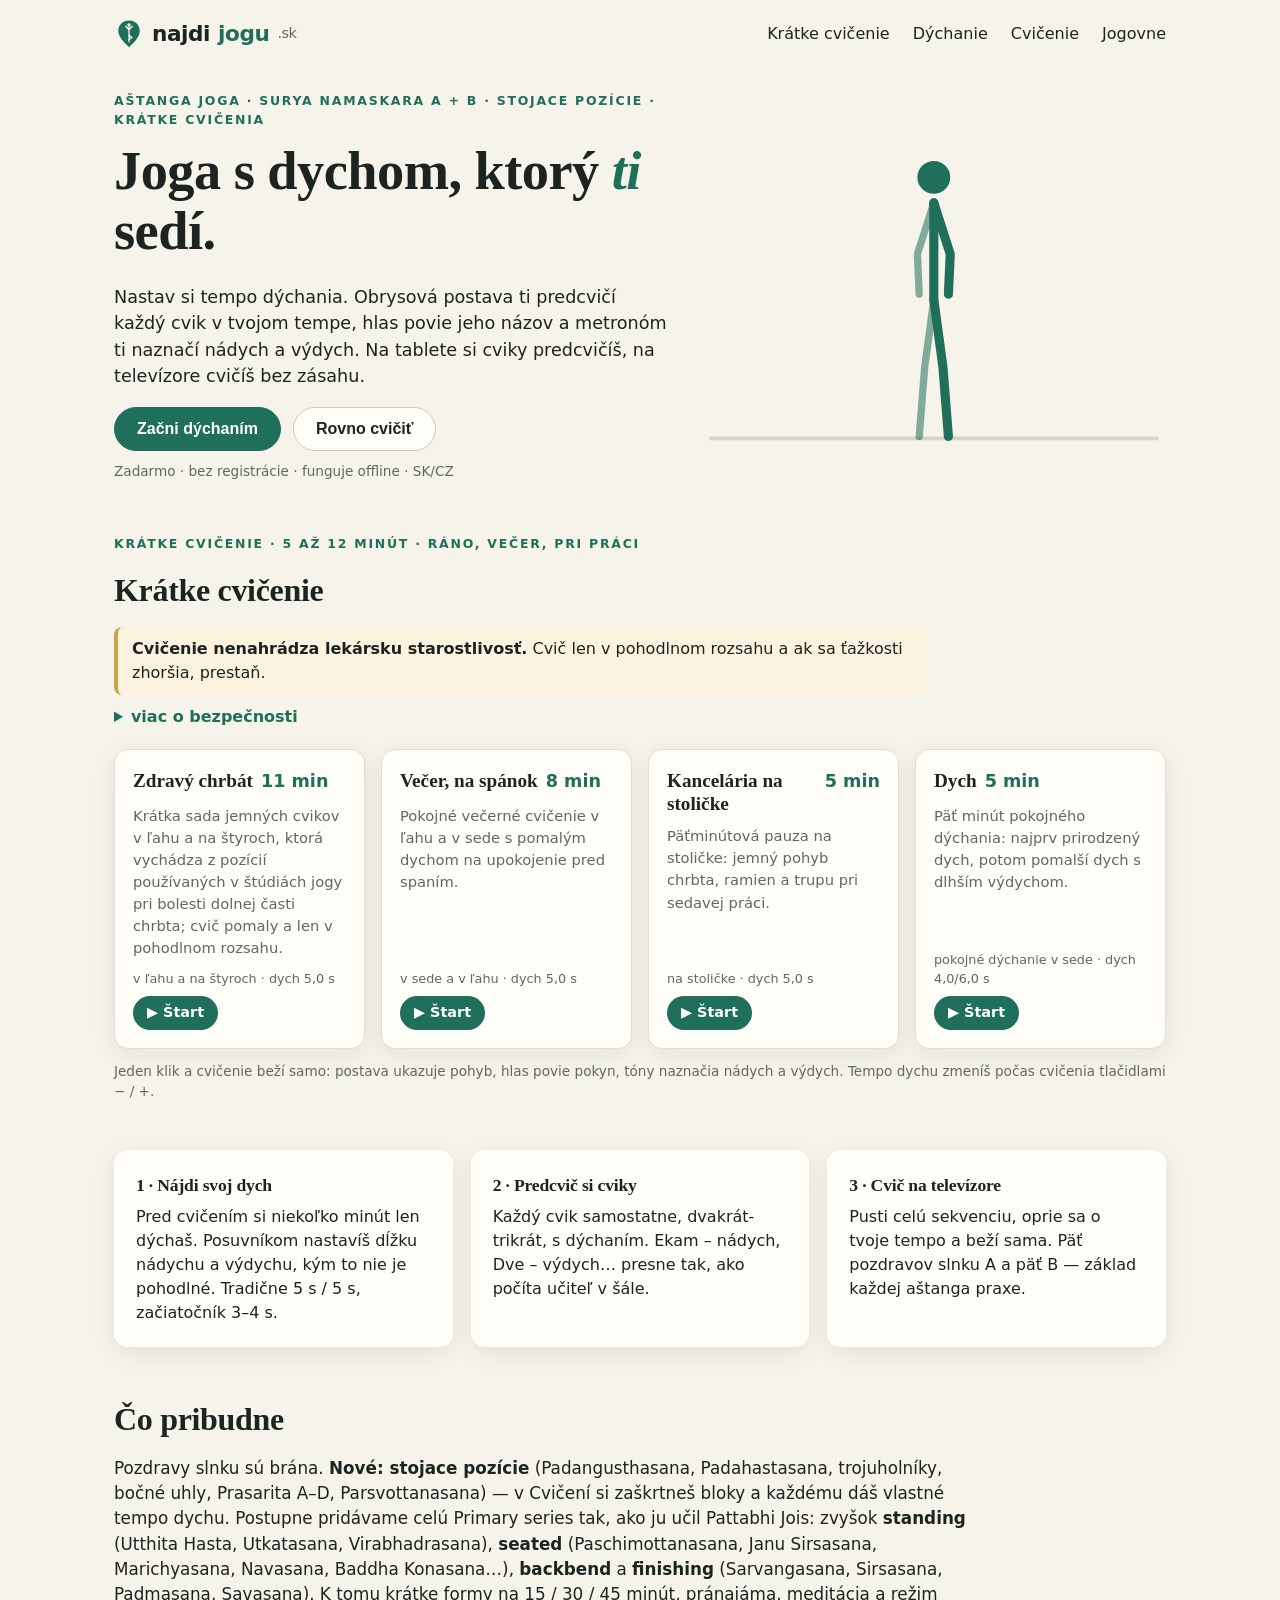
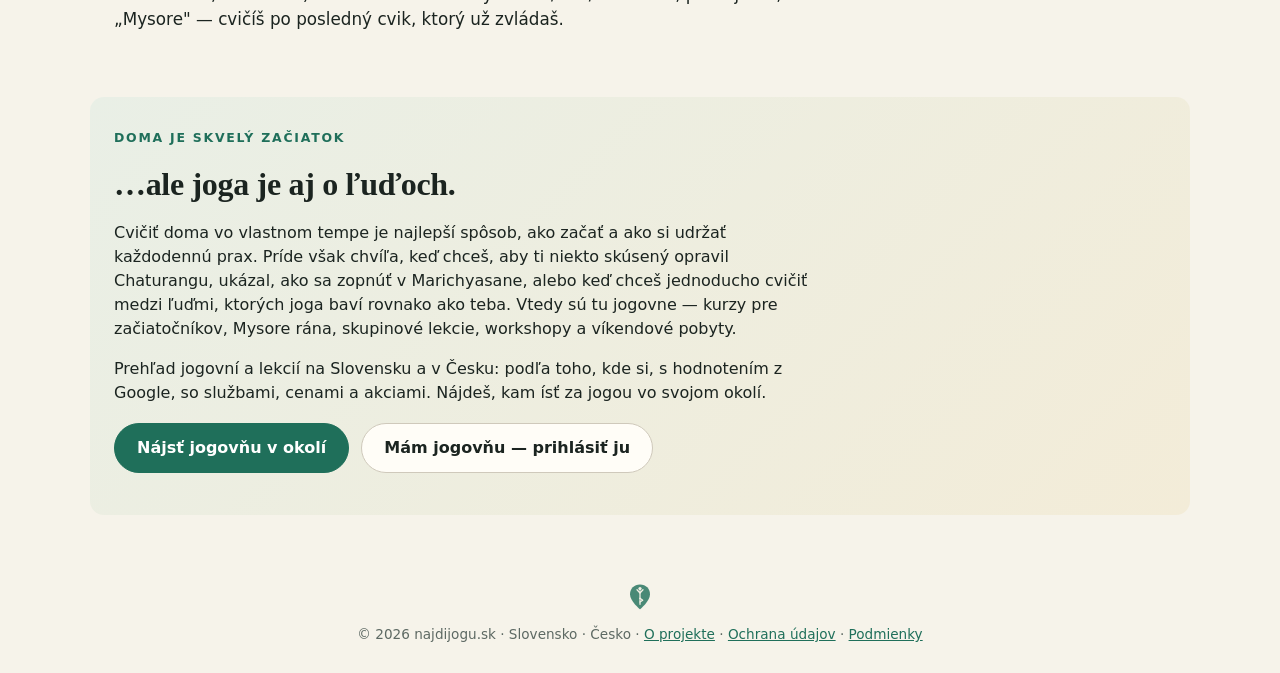
==== commit df23e917: "Krátke cvičenia fáza 1: Zdravý chrbát, Večer, Kancelária, Dych (dlaždice na úvode) - sekvencie.js: p" ====
--- a/index.html
+++ b/index.html
@@ -4,7 +4,7 @@
 <meta charset="utf-8">
 <meta name="viewport" content="width=device-width, initial-scale=1">
 <title>Najdi jogu — Aštanga s dychom, ktorý ti sedí</title>
-<meta name="description" content="Aštanga joga vedená dychom: nastav si tempo dýchania, obrysová postava ti predcvičí Surya Namaskara A a B, slovenský hlas povie názov cviku. Na tablete aj na televízore. Zadarmo.">
+<meta name="description" content="Aštanga joga vedená dychom a krátke cvičenia na 5 až 12 minút (chrbát, večer, kancelária, dych): obrysová postava predcvičí, slovenský hlas povie pokyn. Na mobile, tablete aj na televízore. Zadarmo.">
 <meta name="theme-color" content="#0f1a17">
 <link rel="manifest" href="manifest.json">
 <link rel="icon" href="ikona.svg" type="image/svg+xml">
@@ -23,6 +23,7 @@
   <path d="M56 61l11 8-11 7"/>
 </g></svg>najdi<b>jogu</b><span class="tld">.sk</span></div>
     <nav class="hlavicka-nav">
+      <a href="#kratke">Krátke cvičenie</a>
       <a href="#dych" data-obr="dych">Dýchanie</a>
       <a href="#cvicenie" data-obr="nastavenie">Cvičenie</a>
       <a href="/jogovne/">Jogovne</a>
@@ -31,7 +32,7 @@
 
   <div class="hero">
     <div class="hero-text">
-      <p class="nadpis-mini">Aštanga joga · Surya Namaskara A + B · stojace pozície</p>
+      <p class="nadpis-mini">Aštanga joga · Surya Namaskara A + B · stojace pozície · krátke cvičenia</p>
       <h1>Joga s dychom, ktorý <em>ti</em> sedí.</h1>
       <p class="perex">Nastav si tempo dýchania. Obrysová postava ti predcvičí každý cvik v tvojom tempe, hlas povie jeho názov a metronóm ti naznačí nádych a výdych. Na tablete si cviky predcvičíš, na televízore cvičíš bez zásahu.</p>
       <div class="akcie">
@@ -44,6 +45,23 @@
       <svg id="hero-svg" viewBox="0 0 254 200" aria-hidden="true"></svg>
     </div>
   </div>
+
+
+  <!-- KRÁTKE CVIČENIE (4.11.2026) -->
+  <section id="kratke" class="kratke">
+    <p class="nadpis-mini">Krátke cvičenie · 5 až 12 minút · ráno, večer, pri práci</p>
+    <h2>Krátke cvičenie</h2>
+    <p class="kratke-upoz"><b>Cvičenie nenahrádza lekársku starostlivosť.</b> Cvič len v pohodlnom rozsahu a ak sa ťažkosti zhoršia, prestaň.</p>
+    <details class="kratke-viac">
+      <summary>viac o bezpečnosti</summary>
+      <p>Pri ochorení chrbtice, vysokom krvnom tlaku, <abbr title="glaukóm (zelený zákal) – ochorenie oka, pri ktorom býva zvýšený tlak v oku">glaukóme</abbr>, v tehotenstve alebo po zranení sa vopred poraď s lekárom. Rovnako po operácii, pri <abbr title="osteoporóza – rednutie kostí, kosti sú krehkejšie">osteoporóze</abbr>, epilepsii, ochorení srdca a pri bolesti chrbta, ktorá vyžaruje do nohy.</p>
+      <p>Pri náhlej silnej bolesti chrbta, slabosti alebo znecitlivení nôh, poruche močenia či stolice vyhľadaj lekára. Pri závrate, brnení alebo slabosti cvičenie hneď prestaň.</p>
+      <p>Choď len po prvý odpor, nikdy do bolesti. Dych nikdy nenúť a nezadržiavaj. Ak máš problém s rovnováhou, cvič na stoličke alebo pri opore.</p>
+      <p class="drobne">Toto nie je lekárska rada ani liečba. Zostavy sme zostavili z pozícií, ktoré používa manuál štúdie jogy pri bolesti krížov <a href="https://media.defense.gov/2019/Oct/22/2002198487/-1/-1/0/YOGA%20FOR%20CHRONIC%20LOW%20BACK%20PAIN%20STUDY.PDF" target="_blank" rel="noopener">Back to Health</a> (Boston Medical Center), a z materiálov zdravotníckych inštitúcií (<a href="https://www.nhs.uk/conditions/back-pain/" target="_blank" rel="noopener"><abbr title="National Health Service – štátna zdravotná služba Spojeného kráľovstva">NHS</abbr></a>, <a href="https://uofmhealth.org/health-library/abo6351" target="_blank" rel="noopener">Michigan Medicine</a>, <a href="https://health.clevelandclinic.org/cat-cow-stretch" target="_blank" rel="noopener">Cleveland Clinic</a>, <a href="https://www.chop.edu/health-resources/integrative-tools-sleep-yoga" target="_blank" rel="noopener"><abbr title="Children's Hospital of Philadelphia – detská nemocnica vo Filadelfii">CHOP</abbr></a>). Ako celok nie sú klinicky testovaným programom. Bezpečnosť jogy: <a href="https://www.nccih.nih.gov/health/yoga-what-you-need-to-know" target="_blank" rel="noopener"><abbr title="National Center for Complementary and Integrative Health – americký štátny ústav pre doplnkovú a integratívnu medicínu">NCCIH</abbr></a>.</p>
+    </details>
+    <div id="kratke-dlazdice" class="kratke-dlazdice"></div>
+    <p class="drobne">Jeden klik a cvičenie beží samo: postava ukazuje pohyb, hlas povie pokyn, tóny naznačia nádych a výdych. Tempo dychu zmeníš počas cvičenia tlačidlami − / +.</p>
+  </section>
 
   <div class="tri-stlpce">
     <div class="karta"><h3>1 · Nájdi svoj dych</h3><p>Pred cvičením si niekoľko minút len dýchaš. Posuvníkom nastavíš dĺžku nádychu a výdychu, kým to nie je pohodlné. Tradične 5 s / 5 s, začiatočník 3–4 s.</p></div>
@@ -107,7 +125,7 @@
       <div id="bloky"></div>
       <label>Kolá pozdravov slnku <output id="out-kola">3</output><input id="in-kola" type="range" min="1" max="5" value="3"></label>
       <label>Dychov v psovi hlavou dole <output id="out-pes">5</output><input id="in-pes" type="range" min="1" max="8" value="5"></label>
-      <label>Dychov v pozícii (stojace pozície) <output id="out-drz">5</output><input id="in-drz" type="range" min="3" max="10" value="5"></label>
+      <label>Dychov v pozícii (stojace a záverečné pozície) <output id="out-drz">5</output><input id="in-drz" type="range" min="3" max="10" value="5"></label>
     </div>
     <div class="karta">
       <h3>Tempo</h3>
--- a/style.css
+++ b/style.css
@@ -127,6 +127,7 @@
 .blok { display: flex; align-items: center; justify-content: space-between; gap: 8px; flex-wrap: wrap; border-bottom: 1px solid #ece6d8; padding: 2px 0; }
 .blok:last-child { border-bottom: 0; }
 .nast-telo .karta .blok label { margin: 6px 0; }
+.blok-upoz { flex-basis: 100%; order: 3; margin: 0 0 8px; color: #7a4e00; line-height: 1.4; }
 .blok-tempo { display: flex; align-items: center; gap: 6px; white-space: nowrap; }
 .blok-tempo b { min-width: 4.6em; text-align: center; font-variant-numeric: tabular-nums; }
 button.tiche { width: 28px; height: 28px; padding: 0; border-radius: 8px; border: 1px solid #cfc9bb; background: #fff; color: var(--zelena); font-size: 1rem; line-height: 1; cursor: pointer; }
@@ -143,3 +144,24 @@
   .cv-kolo { font-size: .8rem; white-space: normal; flex: 1; min-width: 0; }
   .cv-ostava { flex: 0 0 auto; }
 }
+
+/* krátke cvičenie: dlaždice na úvode (4.11.2026) */
+.kratke { max-width: 1100px; margin: 40px auto 0; padding: 0 24px; }
+.kratke-upoz { max-width: 80ch; background: #fbf3df; border-left: 4px solid var(--okr); padding: 10px 14px; border-radius: 8px; margin-bottom: 6px; }
+.kratke-viac { max-width: 80ch; margin: 0 0 16px; }
+.kratke-viac summary { cursor: pointer; color: var(--zelena); font-weight: 600; padding: 4px 0; }
+.kratke-viac p { margin: 8px 0; }
+.kratke-dlazdice { display: grid; grid-template-columns: repeat(4, 1fr); gap: 16px; margin-bottom: 12px; }
+.dlazdica { display: flex; flex-direction: column; gap: 10px; text-align: left; font: inherit; color: var(--text); background: var(--papier); border: 1px solid #e4dece; border-radius: var(--r); padding: 18px; box-shadow: var(--tien); cursor: pointer; transition: transform .08s, box-shadow .2s, border-color .2s; }
+.dlazdica:hover, .dlazdica:focus-visible { transform: translateY(-2px); border-color: var(--zelena); box-shadow: 0 10px 30px rgba(20,40,30,.14); outline: none; }
+.dl-hore { display: flex; justify-content: space-between; align-items: baseline; gap: 8px; }
+.dl-hore b { font-family: Georgia, serif; font-size: 1.2rem; line-height: 1.2; }
+.dl-min { white-space: nowrap; font-weight: 700; color: var(--zelena); font-size: 1.1rem; }
+.dl-text { font-size: .92rem; color: var(--tlmene); flex: 1; }
+.dl-dole { display: flex; justify-content: space-between; align-items: center; gap: 8px; font-size: .8rem; color: var(--tlmene); flex-wrap: wrap; }
+.dl-start { background: var(--zelena); color: #fff; border-radius: 999px; padding: 6px 14px; font-weight: 700; font-size: .9rem; white-space: nowrap; }
+.cv-dych.volne { background: #3a4a44; color: #e6ede9; }
+#cv-dych-pruh-vnutro.volne { background: #5f7a6f; }
+@media (max-width: 1000px) { .kratke-dlazdice { grid-template-columns: repeat(2, 1fr); } }
+@media (max-width: 560px) { .kratke-dlazdice { grid-template-columns: 1fr; } .dlazdica { padding: 14px; } }
+@media (min-width: 1600px) { .kratke { max-width: 1400px; } .dlazdica { padding: 24px; } .dl-hore b { font-size: 1.45rem; } .dl-text { font-size: 1.05rem; } }
